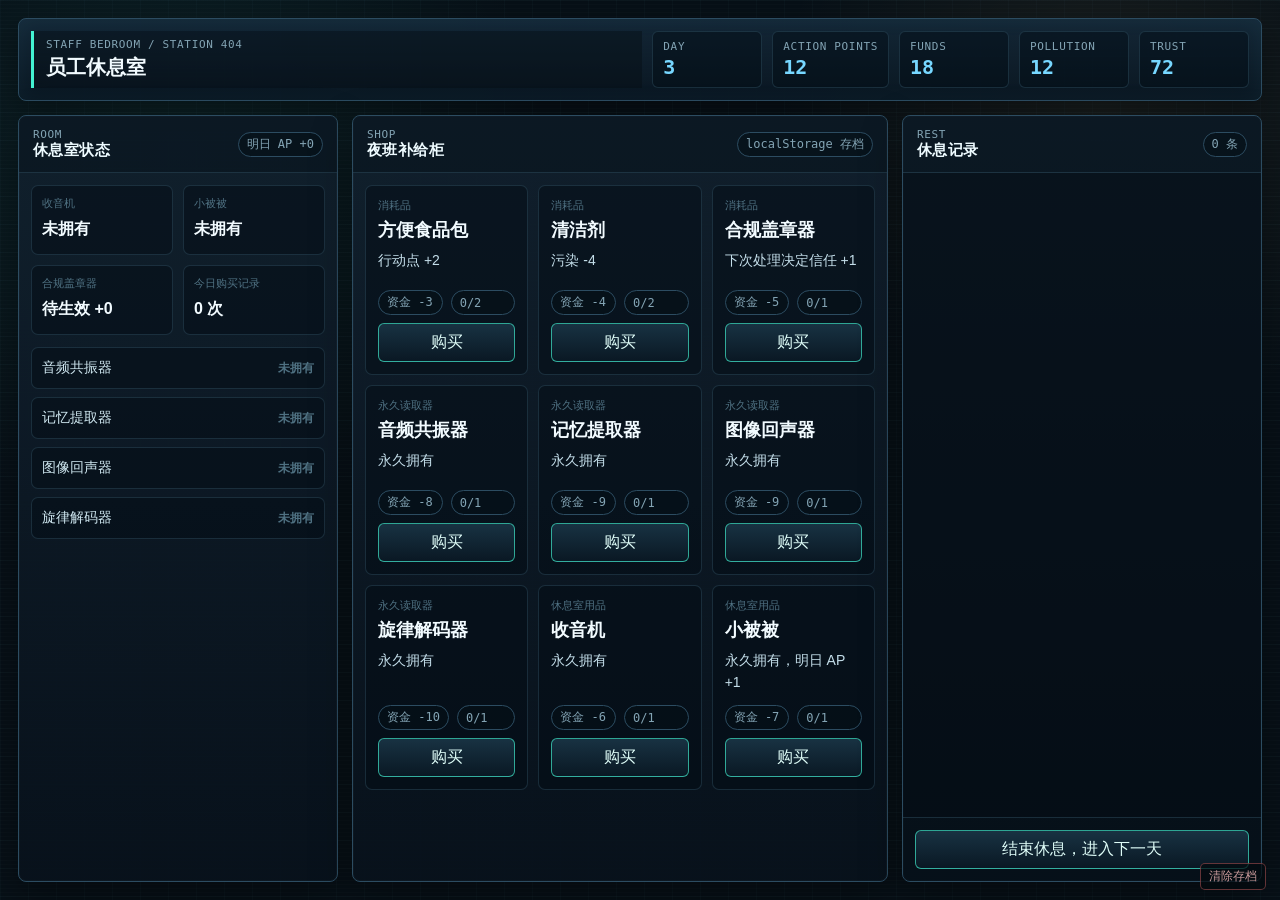
==== bedroom.html @ 3f018c14 "first_2_day_demo 用于验证玩法和基础系统的白模" ====
<!DOCTYPE html>
<html lang="zh-CN">
<head>
  <meta charset="UTF-8" />
  <meta name="viewport" content="width=device-width, initial-scale=1.0" />
  <title>宇宙失物招领处 - 员工休息室</title>
  <link rel="stylesheet" href="styles.css" />
</head>
<body>
  <div class="app bedroom-app">
    <header class="topbar" aria-label="休息室状态栏">
      <div class="brand">
        <small>Staff Bedroom / Station 404</small>
        <strong>员工休息室</strong>
      </div>
      <div class="stat">
        <small>Day</small>
        <strong id="dayValue">3</strong>
      </div>
      <div class="stat">
        <small>Action Points</small>
        <strong id="apValue">12</strong>
      </div>
      <div class="stat" id="fundsStat">
        <small>Funds</small>
        <strong id="fundsValue">18</strong>
      </div>
      <div class="stat" id="pollutionStat">
        <small>Pollution</small>
        <strong id="pollutionValue">12</strong>
      </div>
      <div class="stat" id="trustStat">
        <small>Trust</small>
        <strong id="trustValue">72</strong>
      </div>
    </header>

    <main class="bedroom-main">
      <section class="panel bedroom-status-panel">
        <div class="panel-title">
          <div>
            <small>Room</small>
            <h2>休息室状态</h2>
          </div>
          <span class="tag" id="bonusTag">明日 AP +0</span>
        </div>
        <div class="room-grid">
          <div class="room-field">
            <small>收音机</small>
            <strong id="radioValue">未拥有</strong>
          </div>
          <div class="room-field">
            <small>小被被</small>
            <strong id="blanketValue">未拥有</strong>
          </div>
          <div class="room-field">
            <small>合规盖章器</small>
            <strong id="pendingTrustValue">待生效 +0</strong>
          </div>
          <div class="room-field">
            <small>今日购买记录</small>
            <strong id="purchaseCountValue">0</strong>
          </div>
        </div>
        <div class="device-list" id="deviceList"></div>
      </section>

      <section class="panel shop-panel">
        <div class="panel-title">
          <div>
            <small>Shop</small>
            <h2>夜班补给柜</h2>
          </div>
          <span class="tag">localStorage 存档</span>
        </div>
        <div class="shop-grid" id="shopGrid"></div>
      </section>

      <section class="panel rest-panel">
        <div class="panel-title">
          <div>
            <small>Rest</small>
            <h2>休息记录</h2>
          </div>
          <span class="tag" id="bedroomLogCount">0 条</span>
        </div>
        <ul class="log bedroom-log" id="bedroomLogList" aria-live="polite"></ul>
        <div class="rest-actions">
          <button class="btn primary" id="finishRestButton">结束休息，进入下一天</button>
        </div>
      </section>
    </main>

    <button class="clear-save-button" id="clearSaveButton">清除存档</button>
  </div>

  <script src="bedroom.js"></script>
</body>
</html>
---- styles.css ----
﻿:root {
      --bg: #071017;
      --panel: #101c27;
      --panel-2: #132636;
      --panel-3: #0b1722;
      --line: #2c4c61;
      --line-soft: rgba(91, 146, 171, 0.22);
      --text: #d6edf7;
      --muted: #83a4b4;
      --dim: #4f7182;
      --blue: #77d7ff;
      --cyan: #43f2d2;
      --amber: #ffcf75;
      --red: #ff7676;
      --green: #8df2ad;
      --shadow: rgba(0, 0, 0, 0.36);
      --mono: "Consolas", "SFMono-Regular", "Menlo", "Microsoft YaHei UI", monospace;
      --sans: "Segoe UI", "Microsoft YaHei UI", "PingFang SC", sans-serif;
    }

    * {
      box-sizing: border-box;
    }

    body {
      margin: 0;
      min-height: 100vh;
      color: var(--text);
      font-family: var(--sans);
      background:
        linear-gradient(rgba(119, 215, 255, 0.025) 1px, transparent 1px),
        linear-gradient(90deg, rgba(119, 215, 255, 0.025) 1px, transparent 1px),
        radial-gradient(circle at 14% 18%, rgba(67, 242, 210, 0.08), transparent 28%),
        radial-gradient(circle at 86% 12%, rgba(255, 207, 117, 0.07), transparent 24%),
        var(--bg);
      background-size: 28px 28px, 28px 28px, auto, auto, auto;
      overflow-x: hidden;
    }

    body::before {
      content: "";
      position: fixed;
      inset: 0;
      pointer-events: none;
      background: repeating-linear-gradient(
        to bottom,
        rgba(255, 255, 255, 0.025),
        rgba(255, 255, 255, 0.025) 1px,
        transparent 1px,
        transparent 4px
      );
      mix-blend-mode: screen;
      opacity: 0.35;
    }

    .app {
      width: min(1500px, 100%);
      min-height: 100vh;
      margin: 0 auto;
      padding: 18px;
      display: grid;
      grid-template-rows: auto 1fr 190px;
      gap: 14px;
    }

    .topbar {
      border: 1px solid var(--line);
      background: linear-gradient(180deg, rgba(20, 40, 56, 0.95), rgba(10, 23, 34, 0.95));
      box-shadow: 0 12px 34px var(--shadow), inset 0 0 22px rgba(119, 215, 255, 0.05);
      display: grid;
      grid-template-columns: minmax(280px, 1.2fr) repeat(5, minmax(110px, auto));
      gap: 10px;
      align-items: stretch;
      padding: 12px;
      border-radius: 8px;
    }

    .brand {
      min-width: 0;
      padding: 7px 12px;
      border-left: 3px solid var(--cyan);
      background: rgba(5, 15, 22, 0.45);
    }

    .brand small,
    .stat small,
    .panel-title small {
      display: block;
      color: var(--muted);
      font-family: var(--mono);
      font-size: 11px;
      letter-spacing: 0.06em;
      text-transform: uppercase;
    }

    .brand strong {
      display: block;
      margin-top: 3px;
      overflow: hidden;
      text-overflow: ellipsis;
      white-space: nowrap;
      color: #f2fbff;
      font-size: 20px;
      letter-spacing: 0;
    }

    .stat {
      min-width: 104px;
      padding: 8px 10px;
      border: 1px solid var(--line-soft);
      background: rgba(4, 14, 22, 0.48);
      border-radius: 6px;
    }

    .stat strong {
      display: block;
      margin-top: 2px;
      color: var(--blue);
      font-family: var(--mono);
      font-size: 20px;
    }

    .stat.warning strong {
      color: var(--amber);
    }

    .stat.danger strong {
      color: var(--red);
    }

    .main {
      min-height: 0;
      display: grid;
      grid-template-columns: 280px minmax(360px, 1fr) 360px;
      gap: 14px;
    }

    .panel {
      min-height: 0;
      border: 1px solid var(--line);
      border-radius: 8px;
      background: linear-gradient(180deg, rgba(17, 32, 45, 0.96), rgba(8, 18, 28, 0.96));
      box-shadow: 0 16px 40px var(--shadow), inset 0 0 0 1px rgba(255, 255, 255, 0.025);
      overflow: hidden;
    }

    .panel-title {
      min-height: 54px;
      padding: 12px 14px;
      border-bottom: 1px solid var(--line-soft);
      display: flex;
      align-items: center;
      justify-content: space-between;
      gap: 10px;
      background: rgba(4, 14, 22, 0.38);
    }

    .panel-title h2 {
      margin: 0;
      color: #eefbff;
      font-size: 15px;
      font-weight: 700;
      letter-spacing: 0.03em;
    }

    .tag {
      display: inline-flex;
      align-items: center;
      min-height: 24px;
      padding: 3px 8px;
      border: 1px solid var(--line);
      border-radius: 999px;
      color: var(--muted);
      background: rgba(5, 15, 22, 0.55);
      font-family: var(--mono);
      font-size: 12px;
      white-space: nowrap;
    }

    .item-list {
      padding: 10px;
      display: grid;
      gap: 10px;
    }

    .item-card {
      width: 100%;
      padding: 12px;
      color: var(--text);
      text-align: left;
      border: 1px solid var(--line-soft);
      border-radius: 7px;
      background: rgba(8, 22, 33, 0.82);
      cursor: pointer;
      transition: border-color 0.15s ease, transform 0.15s ease, background 0.15s ease;
    }

    .item-card:hover {
      transform: translateY(-1px);
      border-color: rgba(119, 215, 255, 0.7);
      background: rgba(14, 35, 50, 0.95);
    }

    .item-card.active {
      border-color: var(--cyan);
      box-shadow: inset 3px 0 0 var(--cyan);
      background: rgba(15, 40, 54, 0.98);
    }

    .item-card.processed {
      opacity: 0.62;
    }

    .item-row {
      display: flex;
      align-items: center;
      gap: 10px;
    }

    .item-icon {
      width: 42px;
      height: 42px;
      display: grid;
      place-items: center;
      flex: 0 0 auto;
      border: 1px solid var(--line);
      border-radius: 7px;
      background: #07131d;
      font-size: 24px;
    }

    .item-name {
      min-width: 0;
      flex: 1;
    }

    .item-name strong {
      display: block;
      color: #f2fbff;
      font-size: 15px;
    }

    .item-name span {
      display: block;
      margin-top: 4px;
      color: var(--muted);
      font-family: var(--mono);
      font-size: 12px;
    }

    .item-meta {
      margin-top: 10px;
      display: flex;
      justify-content: space-between;
      gap: 8px;
      color: var(--dim);
      font-family: var(--mono);
      font-size: 12px;
    }

    .dossier {
      display: grid;
      grid-template-rows: auto auto 1fr;
    }

    .file-hero {
      padding: 18px;
      border-bottom: 1px solid var(--line-soft);
      display: grid;
      grid-template-columns: 92px 1fr;
      gap: 16px;
      align-items: center;
      background:
        linear-gradient(90deg, rgba(67, 242, 210, 0.08), transparent 55%),
        rgba(7, 18, 27, 0.45);
    }

    .big-icon {
      width: 92px;
      height: 92px;
      display: grid;
      place-items: center;
      border: 1px solid var(--line);
      border-radius: 8px;
      background: radial-gradient(circle at 50% 30%, rgba(119, 215, 255, 0.16), rgba(5, 12, 19, 0.95));
      box-shadow: inset 0 0 22px rgba(119, 215, 255, 0.08);
      font-size: 48px;
    }

    .big-icon img {
      width: 100%;
      height: 100%;
      object-fit: cover;
      border-radius: 7px;
    }

    .big-icon span {
      color: var(--cyan);
      font-family: var(--mono);
      font-size: 42px;
    }

    .file-hero h1 {
      margin: 0;
      color: #f7fdff;
      font-size: clamp(22px, 2.3vw, 34px);
      letter-spacing: 0;
    }

    .file-hero p {
      margin: 8px 0 0;
      color: var(--muted);
      font-family: var(--mono);
      font-size: 13px;
      line-height: 1.55;
    }

    .data-grid {
      padding: 14px 18px;
      border-bottom: 1px solid var(--line-soft);
      display: grid;
      grid-template-columns: repeat(2, minmax(0, 1fr));
      gap: 10px;
    }

    .field {
      min-height: 58px;
      padding: 10px;
      border: 1px solid var(--line-soft);
      border-radius: 6px;
      background: rgba(3, 13, 20, 0.42);
    }

    .field small {
      display: block;
      color: var(--dim);
      font-family: var(--mono);
      font-size: 11px;
    }

    .field strong {
      display: block;
      margin-top: 4px;
      color: var(--text);
      font-size: 14px;
      line-height: 1.35;
    }

    .investigation {
      min-height: 0;
      padding: 14px 18px 18px;
      display: grid;
      grid-template-rows: auto auto 1fr;
      gap: 12px;
    }

    .description {
      margin: 0;
      color: #c4deea;
      line-height: 1.7;
      font-size: 15px;
    }

    .description p {
      margin: 0 0 10px;
    }

    .description p:last-child {
      margin-bottom: 0;
    }

    .button-grid {
      display: grid;
      grid-template-columns: repeat(5, minmax(0, 1fr));
      gap: 8px;
    }

    button {
      font: inherit;
    }

    .btn {
      min-height: 38px;
      padding: 8px 10px;
      border: 1px solid var(--line);
      border-radius: 6px;
      color: var(--text);
      background: linear-gradient(180deg, rgba(25, 52, 68, 0.96), rgba(10, 25, 36, 0.96));
      cursor: pointer;
      transition: transform 0.12s ease, border-color 0.12s ease, color 0.12s ease, background 0.12s ease;
    }

    .btn:hover:not(:disabled) {
      transform: translateY(-1px);
      border-color: var(--blue);
      color: #ffffff;
      background: linear-gradient(180deg, rgba(35, 72, 92, 0.98), rgba(12, 32, 45, 0.98));
    }

    .btn:disabled {
      cursor: not-allowed;
      opacity: 0.42;
    }

    .btn.primary {
      border-color: rgba(67, 242, 210, 0.65);
      color: #dffdf8;
    }

    .btn.warn {
      border-color: rgba(255, 207, 117, 0.62);
      color: #ffe3a8;
    }

    .btn.danger {
      border-color: rgba(255, 118, 118, 0.62);
      color: #ffc1c1;
    }

    .btn.submit-review {
      grid-column: 1 / -1;
      margin-top: 4px;
      border-color: rgba(67, 242, 210, 0.58);
      background: linear-gradient(180deg, rgba(31, 65, 80, 0.98), rgba(8, 24, 34, 0.98));
      color: #dffdf8;
      font-weight: 700;
    }

    .btn.next-day,
    .btn.mark-read {
      grid-column: 1 / -1;
    }

    .letter-card .item-icon {
      color: var(--cyan);
      font-family: var(--mono);
    }

    .results {
      min-height: 150px;
      padding: 12px;
      border: 1px solid var(--line-soft);
      border-radius: 7px;
      background: rgba(1, 9, 15, 0.48);
      overflow: auto;
    }

    .result-entry {
      padding: 10px 0;
      border-bottom: 1px dashed rgba(91, 146, 171, 0.26);
    }

    .result-entry:last-child {
      border-bottom: 0;
    }

    .result-entry b {
      display: block;
      margin-bottom: 5px;
      color: var(--cyan);
      font-family: var(--mono);
      font-size: 12px;
    }

    .result-entry p {
      margin: 0;
      color: #cfe7f0;
      line-height: 1.62;
      font-size: 14px;
    }

    .result-entry.ap-warning {
      margin-bottom: 8px;
      padding: 12px;
      border: 1px solid rgba(255, 207, 117, 0.44);
      border-radius: 6px;
      background: rgba(48, 37, 15, 0.45);
    }

    .result-entry.ap-warning b {
      color: var(--amber);
    }

    .right-stack {
      display: grid;
      grid-template-rows: 1fr auto;
      gap: 14px;
      min-height: 0;
    }

    .checklist {
      padding: 12px;
      display: grid;
      gap: 10px;
    }

    .check-row {
      display: grid;
      grid-template-columns: 48px 1fr auto;
      align-items: center;
      gap: 10px;
      min-height: 45px;
      padding: 8px 10px;
      border: 1px solid var(--line-soft);
      border-radius: 6px;
      background: rgba(3, 13, 20, 0.45);
    }

    .check-symbol {
      color: var(--muted);
      font-family: var(--mono);
      font-size: 17px;
      font-weight: 700;
    }

    .check-symbol.pass {
      color: var(--green);
    }

    .check-symbol.suspect {
      color: var(--amber);
    }

    .check-symbol.conflict {
      color: var(--red);
    }

    .check-name {
      color: #e4f5fb;
      font-size: 14px;
    }

    .check-state {
      color: var(--dim);
      font-family: var(--mono);
      font-size: 12px;
    }

    .actions {
      padding: 12px;
      display: grid;
      grid-template-columns: repeat(2, minmax(0, 1fr));
      gap: 9px;
    }

    .log-panel {
      display: grid;
      grid-template-rows: auto 1fr;
    }

    .log {
      margin: 0;
      padding: 12px 14px;
      overflow: auto;
      color: #bfe2ee;
      font-family: var(--mono);
      font-size: 13px;
      line-height: 1.58;
      list-style: none;
      background: rgba(3, 11, 17, 0.54);
    }

    .log li {
      padding: 3px 0;
      border-bottom: 1px solid rgba(91, 146, 171, 0.1);
    }

    .log time {
      color: var(--dim);
      margin-right: 8px;
    }

    .modal {
      position: fixed;
      inset: 0;
      display: none;
      place-items: center;
      padding: 20px;
      background: rgba(2, 8, 12, 0.72);
      backdrop-filter: blur(5px);
      z-index: 5;
    }

    .modal.open {
      display: grid;
    }

    .dialog {
      width: min(620px, 100%);
      border: 1px solid var(--line);
      border-radius: 8px;
      background: linear-gradient(180deg, #132635, #08131d);
      box-shadow: 0 24px 70px rgba(0, 0, 0, 0.58);
      overflow: hidden;
    }

    .dialog header,
    .report header {
      padding: 16px 18px;
      border-bottom: 1px solid var(--line-soft);
      background: rgba(4, 14, 22, 0.52);
    }

    .dialog h3,
    .report h3 {
      margin: 0;
      color: #f4fcff;
      font-size: 19px;
    }

    .dialog-content {
      padding: 18px;
      display: grid;
      gap: 14px;
    }

    .delta-grid {
      display: grid;
      grid-template-columns: repeat(3, 1fr);
      gap: 8px;
    }

    .delta {
      padding: 10px;
      border: 1px solid var(--line-soft);
      border-radius: 6px;
      background: rgba(1, 9, 15, 0.42);
      text-align: center;
      font-family: var(--mono);
    }

    .delta span {
      display: block;
      color: var(--muted);
      font-size: 11px;
    }

    .delta strong {
      display: block;
      margin-top: 4px;
      color: var(--blue);
      font-size: 18px;
    }

    .summary-box {
      padding: 12px;
      border: 1px solid var(--line-soft);
      border-radius: 6px;
      color: #cce4ed;
      background: rgba(1, 9, 15, 0.42);
      font-family: var(--mono);
      font-size: 13px;
      line-height: 1.65;
    }

    .dialog-actions {
      display: flex;
      justify-content: flex-end;
      gap: 10px;
    }

    .report {
      margin-top: 12px;
      border: 1px solid rgba(255, 207, 117, 0.46);
      border-radius: 8px;
      background: rgba(38, 31, 16, 0.54);
      overflow: hidden;
    }

    .report-body {
      padding: 14px 18px 18px;
      color: #ffe8b7;
      line-height: 1.65;
    }

    .report-stats {
      display: flex;
      flex-wrap: wrap;
      gap: 8px;
      margin: 12px 0;
    }

    .hidden {
      display: none;
    }

    .bedroom-app {
      grid-template-rows: auto 1fr;
      position: relative;
    }

    .bedroom-main {
      min-height: 0;
      display: grid;
      grid-template-columns: 320px minmax(420px, 1fr) 360px;
      gap: 14px;
    }

    .bedroom-status-panel,
    .shop-panel,
    .rest-panel {
      display: grid;
      grid-template-rows: auto auto 1fr;
    }

    .room-grid {
      padding: 12px;
      display: grid;
      grid-template-columns: repeat(2, minmax(0, 1fr));
      gap: 10px;
    }

    .room-field,
    .device-row,
    .shop-item {
      border: 1px solid var(--line-soft);
      border-radius: 7px;
      background: rgba(3, 13, 20, 0.46);
    }

    .room-field {
      min-height: 70px;
      padding: 10px;
    }

    .room-field small,
    .shop-item small {
      display: block;
      color: var(--dim);
      font-family: var(--mono);
      font-size: 11px;
      text-transform: uppercase;
    }

    .room-field strong {
      display: block;
      margin-top: 8px;
      color: #f2fbff;
      font-size: 16px;
    }

    .device-list {
      padding: 0 12px 12px;
      display: grid;
      gap: 8px;
      align-self: start;
    }

    .device-row {
      min-height: 42px;
      padding: 9px 10px;
      display: flex;
      align-items: center;
      justify-content: space-between;
      gap: 10px;
      color: #cfe7f0;
      font-size: 14px;
    }

    .device-row strong {
      color: var(--dim);
      font-family: var(--mono);
      font-size: 12px;
      white-space: nowrap;
    }

    .device-row.owned {
      border-color: rgba(67, 242, 210, 0.48);
      background: rgba(12, 38, 43, 0.42);
    }

    .device-row.owned strong {
      color: var(--cyan);
    }

    .shop-grid {
      padding: 12px;
      display: grid;
      grid-template-columns: repeat(3, minmax(0, 1fr));
      gap: 10px;
      overflow: auto;
    }

    .shop-item {
      min-height: 190px;
      padding: 12px;
      display: grid;
      grid-template-rows: 1fr auto;
      gap: 12px;
    }

    .shop-item.owned {
      border-color: rgba(67, 242, 210, 0.5);
      background: rgba(10, 35, 41, 0.42);
    }

    .shop-item h3 {
      margin: 5px 0 0;
      color: #f2fbff;
      font-size: 18px;
      letter-spacing: 0;
    }

    .shop-item p {
      margin: 8px 0 0;
      color: #c4deea;
      font-size: 14px;
      line-height: 1.55;
    }

    .shop-item-footer {
      display: grid;
      grid-template-columns: 1fr 1fr;
      gap: 8px;
    }

    .shop-item-footer .btn {
      grid-column: 1 / -1;
    }

    .rest-panel {
      grid-template-rows: auto 1fr auto;
    }

    .bedroom-log {
      min-height: 0;
    }

    .rest-actions {
      padding: 12px;
      border-top: 1px solid var(--line-soft);
      background: rgba(4, 14, 22, 0.38);
    }

    .rest-actions .btn {
      width: 100%;
    }

    .clear-save-button {
      position: fixed;
      right: 14px;
      bottom: 10px;
      min-height: 26px;
      padding: 4px 8px;
      border: 1px solid rgba(255, 118, 118, 0.38);
      border-radius: 5px;
      color: rgba(255, 193, 193, 0.78);
      background: rgba(3, 10, 14, 0.72);
      font-size: 12px;
      cursor: pointer;
      z-index: 4;
    }

    .clear-save-button:hover {
      border-color: rgba(255, 118, 118, 0.7);
      color: #ffc1c1;
    }

    @media (max-width: 1120px) {
      .app {
        grid-template-rows: auto auto 210px;
      }

      .topbar {
        grid-template-columns: repeat(3, minmax(0, 1fr));
      }

      .brand {
        grid-column: 1 / -1;
      }

      .main {
        grid-template-columns: 240px 1fr;
      }

      .right-stack {
        grid-column: 1 / -1;
        grid-template-columns: 1fr 320px;
        grid-template-rows: auto;
      }

      .bedroom-app {
        grid-template-rows: auto 1fr;
      }

      .bedroom-main {
        grid-template-columns: 1fr;
      }

      .shop-grid {
        grid-template-columns: repeat(2, minmax(0, 1fr));
      }
    }

    @media (max-width: 820px) {
      .app {
        padding: 10px;
        grid-template-rows: auto auto 220px;
      }

      .bedroom-app {
        grid-template-rows: auto 1fr;
      }

      .topbar,
      .main,
      .bedroom-main,
      .right-stack,
      .file-hero,
      .data-grid {
        grid-template-columns: 1fr;
      }

      .button-grid,
      .actions,
      .delta-grid,
      .room-grid,
      .shop-grid,
      .shop-item-footer {
        grid-template-columns: 1fr;
      }

      .brand strong {
        white-space: normal;
      }
    }
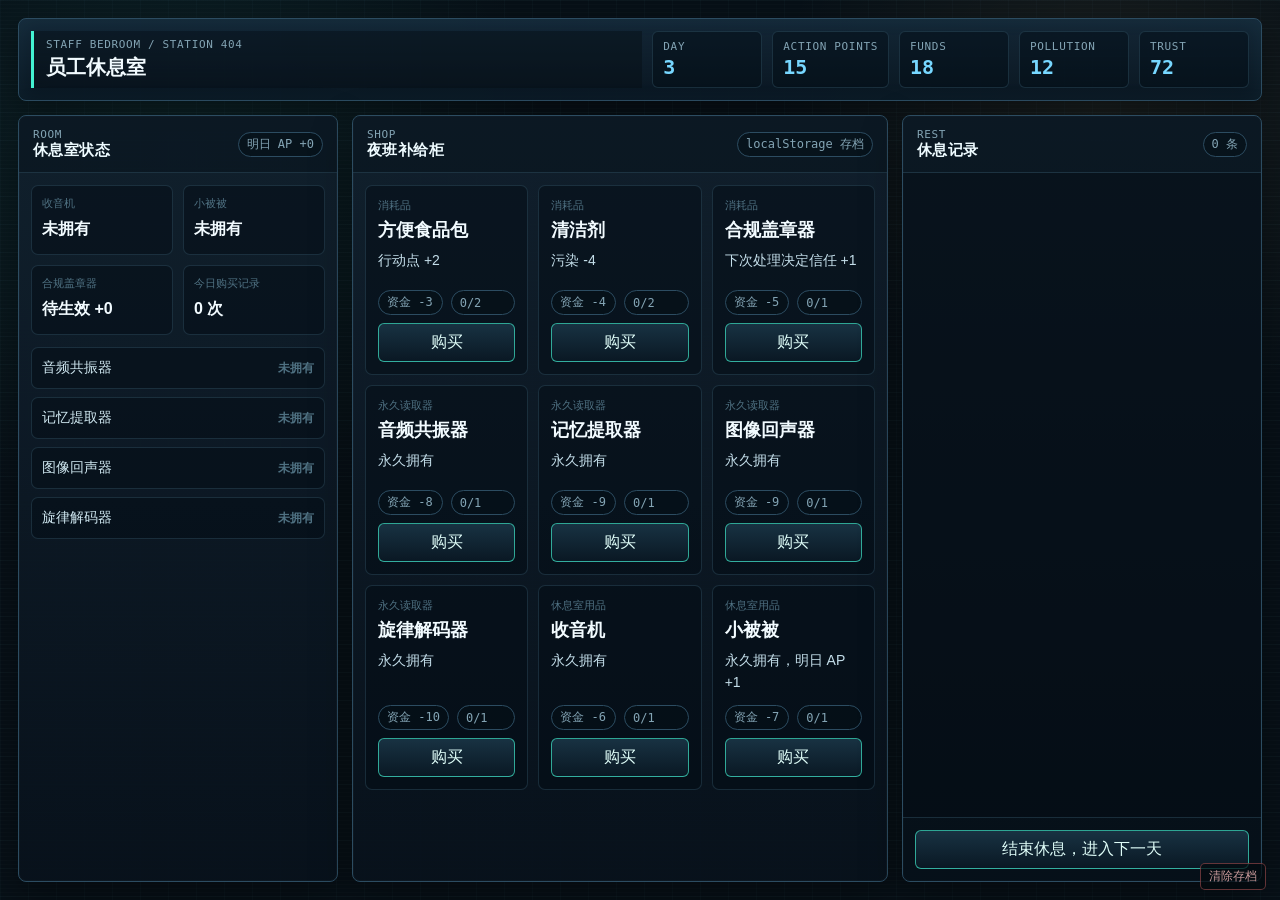
==== commit 801c1ff2: "Change daily action points to 15" ====
--- a/bedroom.html
+++ b/bedroom.html
@@ -19,7 +19,7 @@
       </div>
       <div class="stat">
         <small>Action Points</small>
-        <strong id="apValue">12</strong>
+        <strong id="apValue">15</strong>
       </div>
       <div class="stat" id="fundsStat">
         <small>Funds</small>
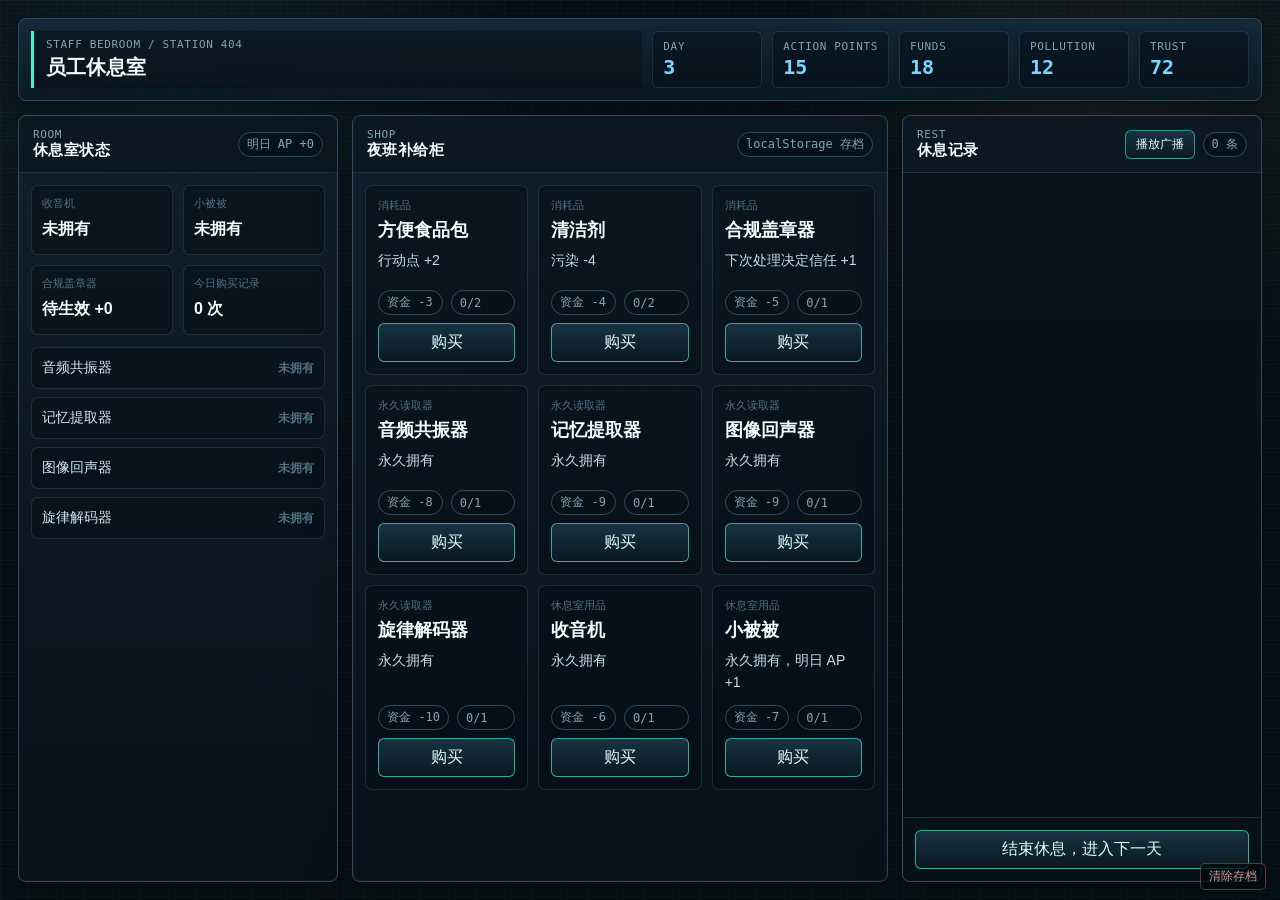
==== commit 4a090918: "Add radio playback buttons" ====
--- a/bedroom.html
+++ b/bedroom.html
@@ -82,7 +82,10 @@
             <small>Rest</small>
             <h2>休息记录</h2>
           </div>
-          <span class="tag" id="bedroomLogCount">0 条</span>
+          <div class="panel-actions">
+            <button class="btn radio-button" id="playRadioButton" type="button">播放广播</button>
+            <span class="tag" id="bedroomLogCount">0 条</span>
+          </div>
         </div>
         <ul class="log bedroom-log" id="bedroomLogList" aria-live="polite"></ul>
         <div class="rest-actions">
@@ -94,6 +97,7 @@
     <button class="clear-save-button" id="clearSaveButton">清除存档</button>
   </div>
 
+  <audio id="backgroundMusic" src="audio/night.mp3" loop preload="auto"></audio>
   <script src="bedroom.js"></script>
 </body>
 </html>
--- a/styles.css
+++ b/styles.css
@@ -163,6 +163,14 @@
       letter-spacing: 0.03em;
     }
 
+    .panel-actions {
+      display: inline-flex;
+      align-items: center;
+      gap: 8px;
+      flex-wrap: wrap;
+      justify-content: flex-end;
+    }
+
     .tag {
       display: inline-flex;
       align-items: center;
@@ -405,6 +413,15 @@
     .btn.primary {
       border-color: rgba(67, 242, 210, 0.65);
       color: #dffdf8;
+    }
+
+    .btn.radio-button {
+      min-height: 28px;
+      padding: 5px 10px;
+      color: #dffdf8;
+      border-color: rgba(67, 242, 210, 0.55);
+      font-size: 12px;
+      white-space: nowrap;
     }
 
     .btn.warn {
